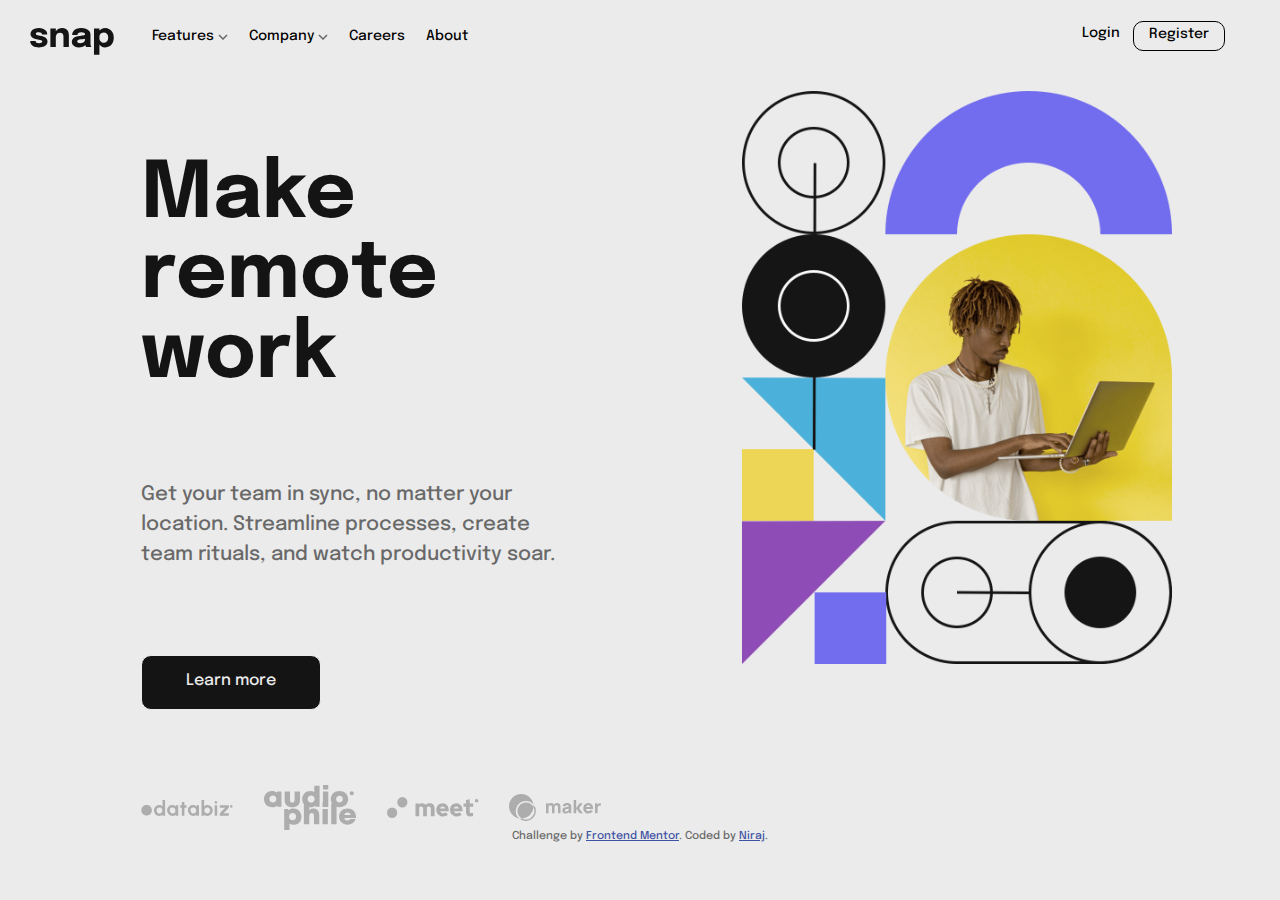
==== junior1/index.html @ 3dcde921 "frontendmentor challenge of junior 1 level" ====
<!DOCTYPE html>
<html lang="en">

<head>
  <meta charset="UTF-8">
  <meta name="viewport" content="width=device-width, initial-scale=1.0">
  <!-- displays site properly based on user's device -->

  <link rel="icon" type="image/png" sizes="32x32" href="./images/favicon-32x32.png">

  <title>Frontend Mentor | Intro section with dropdown navigation</title>
  <!-- Google Font -->
  <link rel="preconnect" href="https://fonts.googleapis.com">
  <link rel="preconnect" href="https://fonts.gstatic.com" crossorigin>
  <link href="https://fonts.googleapis.com/css2?family=Epilogue:wght@500;700&display=swap" rel="stylesheet">
  <!-- custom css -->
  <link rel="stylesheet" href="styles.css">
  <link rel="stylesheet" href="navigation.css">
  <!-- Feel free to remove these styles or customise in your own stylesheet 👍 -->
  <style>
    .attribution {
      font-size: 11px;
      text-align: center;
    }

    .attribution a {
      color: hsl(228, 45%, 44%);
    }
  </style>
</head>

<body>
  <!-- NAVIGATION BAR -->
  <section>
    <nav>
      <div class="logo"><img src="images/logo.svg" alt="logo"></div>
      <div class="toggle"><img class="cross" src="images/icon-menu.svg"></div>
      <div class="mobile-menu">
        <ul class="menu">
          <li>
            <ul class="flex-item">
              <li class="nested-item" id="feature-box">Features <img src="images/icon-arrow-down.svg" alt="arrow">
                <ul class="features">
                  <li><img src="images/icon-todo.svg" alt=""> Todo</li>
                  <li><img src="images/icon-calendar.svg" alt=""> Calendar</li>
                  <li><img src="images/icon-reminders.svg" alt=""> Reminders</li>
                  <li><img src="images/icon-planning.svg" alt=""> Planning</li>
                </ul>
              </li>
              <li class="nested-item" id="company-box">Company <img src="images/icon-arrow-down.svg" alt="arrow">
                <ul class="company">
                  <li>History</li>
                  <li>Our Team</li>
                  <li>Blog</li>
                </ul>
              </li>
              <li class="nested-item">Careers</li>
              <li class="nested-item">About</li>
            </ul>
          </li>
          <li>
            <ul class="flex-item">
              <li class="nested-item btn-1">Login</li>
              <li class="nested-item btn-2">Register</li>
            </ul>
          </li>
        </ul>
      </div>
    </nav>
  </section>
  <section class="body-box">
    <div class="body-box-1">
      <h1>Make remote work</h1>

      <p>Get your team in sync, no matter your location. Streamline processes,
        create team rituals, and watch productivity soar.</p>

      <div class="learn">Learn more</div>
      <div class="images">
        <img src="images/client-databiz.svg" alt="client-databiz">
        <img src="images/client-audiophile.svg" alt="client-audiophile">
        <img src="images/client-meet.svg" alt="client-meet">
        <img src="images/client-maker.svg" alt="client-maker">
      </div>
    </div>
    <div class="body-box-2">
      <img src="images/image-hero-desktop.png" class="hero" alt="image-hero-desktop">
    </div>
  </section>

  <div class="attribution">
    Challenge by <a href="https://www.frontendmentor.io?ref=challenge" target="_blank">Frontend Mentor</a>.
    Coded by <a href="">Niraj</a>.
  </div>

  <script src="script.js"></script>
</body>

</html>
---- junior1/styles.css ----
body{
    background-color: hsl(0, 0%, 92%);
    font-family: 'Epilogue', sans-serif;
    font-weight: 500;
    color: hsl(0, 0%, 41%);
}
p{
    font-size:20px;
    padding-right:45px;
    margin:85px 0;
    line-height: 1.5;
}

h1{
    font-size: 78px;
    color: hsl(0, 0%, 8%);
}


.body-box{
    margin-top: 20px;
    display:flex;
    /* width:88%; */
}


.body-box-1{
    margin-top:5%;
    width:36%;
    margin-left: 11%;
    flex-shrink: 0;
}

.learn{
    cursor:pointer;
    width:180px;
    height:55px;
    background-color: hsl(0, 0%, 8%);
    color:hsl(0, 0%, 92%);
    text-align:center;
    border: 1px solid;
    border-radius:10px;
    padding: 16px 15px;
}

.images{
    margin-top:75px;
    display: flex;
    justify-content:space-between ;
}
.images>img{
    align-self:center;
    width:20%;
}
.body-box-2{
    margin-left: 11%;
}

.hero{
    width:80%;
    /* content: url(images/image-hero-desktop.png); */
}

@media screen and (max-width:720px){
    h1{
        font-size: 35px;
    }
    p{
        padding:0;
        margin:10px 0;
        font-size: 17px;
    }
    .body-box{
        flex-direction: column-reverse;
    }
    .body-box-2{
        margin:0;
    }
    .hero{
        width:100%;
    }
    .body-box-1{
        padding:25px 10px;
        margin:0;
        width:auto;
        text-align: center;
    }
    .learn{
        margin: auto;
    }
    .images{
        margin:25px 0;
    }
    
}
---- junior1/navigation.css ----
*{
    margin:0;
    padding:0;
    box-sizing:border-box;
}

body{
    font-family: 'Epilogue', sans-serif;
    color:hsl(0, 0%, 41%);
}



nav{
    /* background:rgb(53, 47, 230); */
    padding:20px 30px;
    display: flex;
    align-items: center;
    /* background:yellow; */
}



nav{
    color:black;
}




.logo img{
    position:relative;
    top:8px;
}

.menu{
    align-items: center;
    display:flex;
    /* background:blue; */
    justify-content: space-between;
    padding-left: 25px;
    padding-right: 25px;
}


li{
    list-style:none;
    font-size: 14px;
}


.toggle{
    font-size:30px;
    display:none;
    cursor: pointer;
}

.cross{
    position:relative;
    z-index:2;
}

.mobile-menu{
    flex-grow:1;
}

.flex-item{
    display:flex;
    align-content:space-between;
    
}
.nested-item{
    padding-left: 8px;
    padding-right: 8px;
    margin-left:5px;
}

.features{
    background-color: rgb(255, 255, 255);
    border-radius: 10px;
    display:none;
    position: absolute;
    top: 60px;
    left: 100px;
    padding: 10px;
}
.company{
    background-color: rgb(255, 255, 255);
    border-radius: 10px;
    display:none;
    position:absolute;
    top: 60px;
    left: 240px;
    padding: 10px;
}

.features li,.company li{
    margin-top:10px;
    padding-left:8px;
    padding-right:8px;
}

.features.active, .company.active{
    display:block;
}

#feature-box,#company-box{
    cursor:pointer;
}

.btn-1{
   cursor:pointer;
   text-align:center;
   padding-top:5px;
}

.btn-2{
    cursor:pointer;
    text-align:center;
    border: 1px solid;
    border-radius:10px;
    padding: 5px 15px;
    height:30px;
}

@media screen and (max-width:720px){
    nav{
        display:block;
        position:relative;
        padding:15px 20px;
    }
    
    .menu{
        display:none;
        color:black;
        background-color:white;
        padding-left:0;
        padding-top:50px;
        height:100vh;
        padding-right: 0;
    }
    .nested-item{
        margin:15px;
    }

    .nested-item li{
        padding-top:10px;
    }
    .flex-item{
        flex-direction: column;
    }
    li{
        text-align: left;
    }
    .btn-2{
        margin:auto;
        width:150px;
    }
    .features,.company{
        display:none;
        position:relative;
        border-style: none;
        padding:0;
        margin-top:15px;
        margin-left:15px;
        left:0;
        top:0;

    }

    .mobile-menu{
        position:fixed;
        visibility: hidden;
        top:0px;
        left:100vw;
        z-index:1;
        height:100vh;
        width:100vw;
        transition: ease 0.2s;
        padding-left:35%;
    }
    .menu.active, .toggle{
        display:block;
    }
    .toggle{
        position:absolute;
        top:10px;
        right:10px;
    }
}
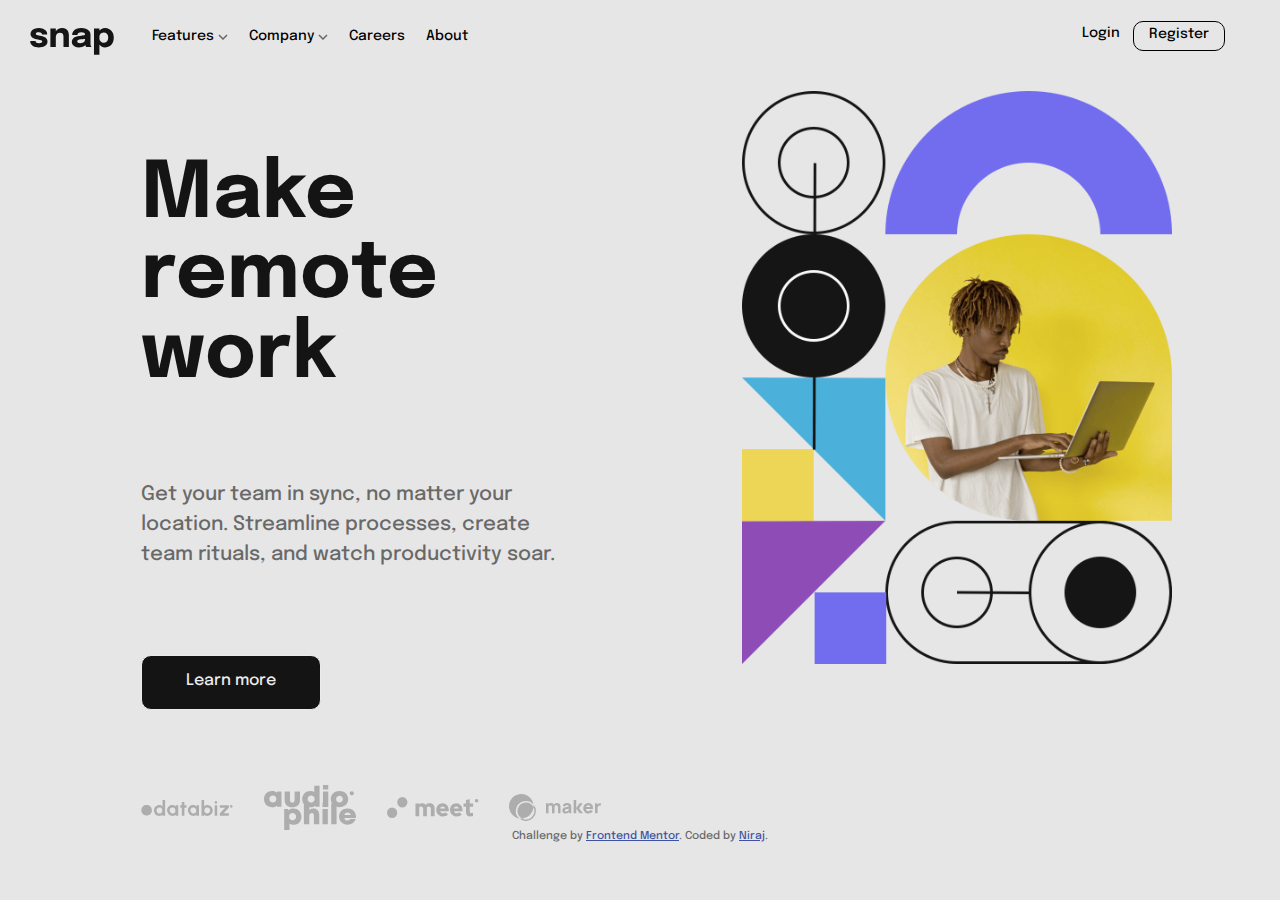
==== commit fbe7949f: "updated all nested .html files index.html" ====
--- a/junior1/index.html
+++ b/junior1/index.html
@@ -90,10 +90,10 @@
 
   <div class="attribution">
     Challenge by <a href="https://www.frontendmentor.io?ref=challenge" target="_blank">Frontend Mentor</a>.
-    Coded by <a href="">Niraj</a>.
+    Coded by <a href="https://www.linkedin.com/in/niraj-modi-a065a5228/">Niraj</a>.
   </div>
 
   <script src="script.js"></script>
 </body>
 
-</html>+</html>
--- a/junior1/styles.css
+++ b/junior1/styles.css
@@ -1,5 +1,5 @@
 body{
-    background-color: hsl(0, 0%, 92%);
+    background-color: hsl(0, 0%, 90%);
     font-family: 'Epilogue', sans-serif;
     font-weight: 500;
     color: hsl(0, 0%, 41%);
@@ -92,4 +92,4 @@
         margin:25px 0;
     }
     
-}+}
